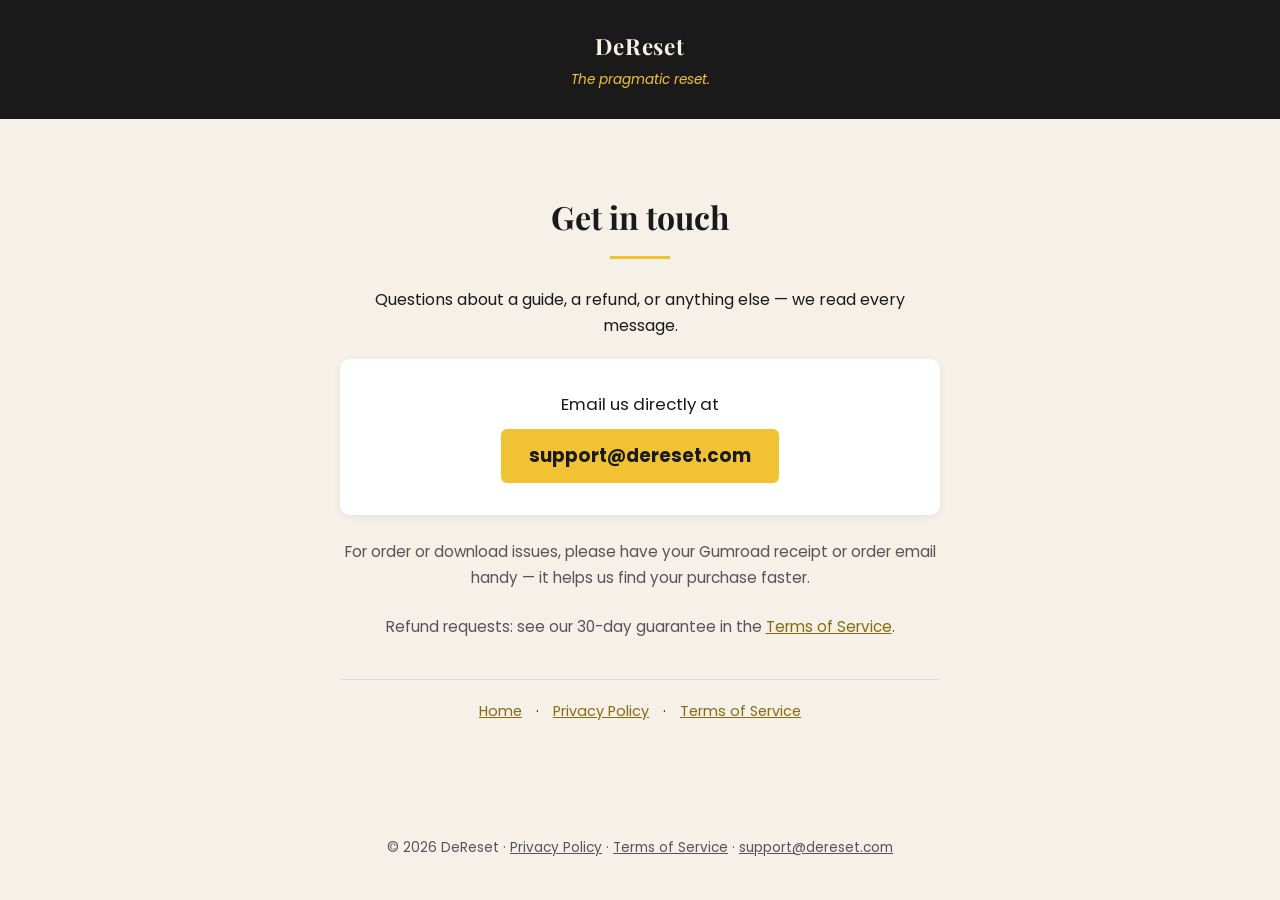
==== contact.html @ ae124287 "Add files via upload" ====
<!DOCTYPE html>
<html lang="en">
<head>
<meta charset="UTF-8">
<meta name="viewport" content="width=device-width, initial-scale=1.0">
<title>Contact — DeReset</title>
<link rel="preconnect" href="https://fonts.googleapis.com">
<link rel="preconnect" href="https://fonts.gstatic.com" crossorigin>
<link href="https://fonts.googleapis.com/css2?family=Playfair+Display:wght@400;500;600&family=Poppins:wght@400;500;600&display=swap" rel="stylesheet">
<link rel="canonical" href="https://dereset.com/contact">
<style>
  :root {
    --gold: #f0c234;
    --cream: #f5f0e8;
    --charcoal: #1a1a1a;
  }
  * { box-sizing: border-box; }
  body {
    margin: 0;
    background: var(--cream);
    color: var(--charcoal);
    font-family: 'Poppins', Georgia, 'Times New Roman', serif;
    line-height: 1.65;
  }
  header {
    background: var(--charcoal);
    color: var(--cream);
    padding: 28px 20px;
    text-align: center;
  }
  header a {
    color: var(--cream);
    text-decoration: none;
    font-size: 1.4rem;
    letter-spacing: 0.04em;
    font-weight: bold;
  }
  header .tagline {
    color: var(--gold);
    font-size: 0.85rem;
    margin-top: 4px;
    font-style: italic;
  }
  main {
    max-width: 640px;
    margin: 0 auto;
    padding: 50px 20px 90px;
    text-align: center;
  }
  h1 {
    font-size: 2rem;
    margin-bottom: 12px;
  }
  .gold-rule {
    width: 60px;
    height: 3px;
    background: var(--gold);
    margin: 0 auto 28px;
  }
  .contact-card {
    background: #fff;
    border-radius: 10px;
    padding: 32px 28px;
    box-shadow: 0 2px 10px rgba(0,0,0,0.06);
    margin-top: 20px;
  }
  .contact-card a {
    display: inline-block;
    margin-top: 10px;
    font-size: 1.15rem;
    color: var(--charcoal);
    background: var(--gold);
    padding: 12px 28px;
    border-radius: 6px;
    text-decoration: none;
    font-weight: bold;
  }
  .contact-card a:hover { opacity: 0.9; }
  p.note { color: #555; font-size: 0.95rem; margin-top: 24px; }
  footer {
    text-align: center;
    padding: 24px 20px 40px;
    font-size: 0.85rem;
    color: #555;
  }
  footer a { color: #555; }
  .nav-links {
    text-align: center;
    margin-top: 40px;
    padding-top: 20px;
    border-top: 1px solid #ddd;
    font-size: 0.9rem;
  }
  .nav-links a { margin: 0 10px; color: #8a6a10; }
  h1, h2, header a {
    font-family: 'Playfair Display', Georgia, serif;
  }
  .contact-card .lead {
    margin: 0;
    font-size: 1.05rem;
  }
  .inline-link {
    color: #8a6a10;
  }
</style>
</head>
<body>
<header>
  <a href="https://dereset.com">DeReset</a>
  <div class="tagline">The pragmatic reset.</div>
</header>

<main>
  <h1>Get in touch</h1>
  <div class="gold-rule"></div>
  <p>Questions about a guide, a refund, or anything else — we read every message.</p>

  <div class="contact-card">
    <p class="lead">Email us directly at</p>
    <a href="mailto:support@dereset.com">support@dereset.com</a>
  </div>

  <p class="note">For order or download issues, please have your Gumroad receipt or order email handy — it helps us find your purchase faster.</p>
  <p class="note">Refund requests: see our 30-day guarantee in the <a href="/terms" class="inline-link">Terms of Service</a>.</p>

  <div class="nav-links">
    <a href="/">Home</a> · <a href="/privacy">Privacy Policy</a> · <a href="/terms">Terms of Service</a>
  </div>
</main>

<footer>
  © 2026 DeReset · <a href="/privacy">Privacy Policy</a> · <a href="/terms">Terms of Service</a> · <a href="mailto:support@dereset.com">support@dereset.com</a>
</footer>
</body>
</html>
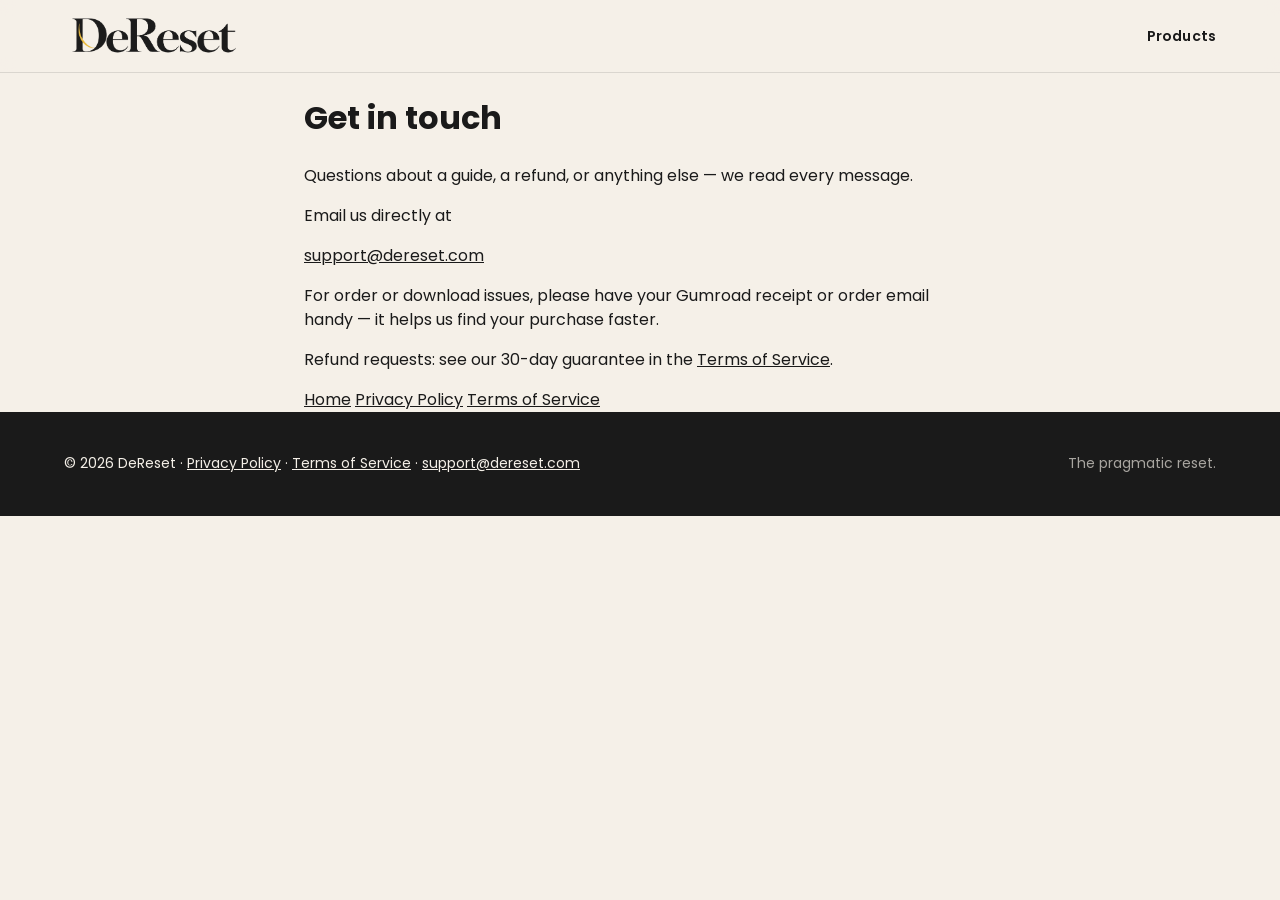
==== commit 3ac3eec8: "Add files via upload" ====
--- a/contact.html
+++ b/contact.html
@@ -1,135 +1,88 @@
 <!DOCTYPE html>
 <html lang="en">
 <head>
-<meta charset="UTF-8">
-<meta name="viewport" content="width=device-width, initial-scale=1.0">
-<title>Contact — DeReset</title>
-<link rel="preconnect" href="https://fonts.googleapis.com">
-<link rel="preconnect" href="https://fonts.gstatic.com" crossorigin>
-<link href="https://fonts.googleapis.com/css2?family=Playfair+Display:wght@400;500;600&family=Poppins:wght@400;500;600&display=swap" rel="stylesheet">
-<link rel="canonical" href="https://dereset.com/contact">
-<style>
-  :root {
-    --gold: #f0c234;
-    --cream: #f5f0e8;
-    --charcoal: #1a1a1a;
-  }
-  * { box-sizing: border-box; }
-  body {
-    margin: 0;
-    background: var(--cream);
-    color: var(--charcoal);
-    font-family: 'Poppins', Georgia, 'Times New Roman', serif;
-    line-height: 1.65;
-  }
-  header {
-    background: var(--charcoal);
-    color: var(--cream);
-    padding: 28px 20px;
-    text-align: center;
-  }
-  header a {
-    color: var(--cream);
-    text-decoration: none;
-    font-size: 1.4rem;
-    letter-spacing: 0.04em;
-    font-weight: bold;
-  }
-  header .tagline {
-    color: var(--gold);
-    font-size: 0.85rem;
-    margin-top: 4px;
-    font-style: italic;
-  }
-  main {
-    max-width: 640px;
-    margin: 0 auto;
-    padding: 50px 20px 90px;
-    text-align: center;
-  }
-  h1 {
-    font-size: 2rem;
-    margin-bottom: 12px;
-  }
-  .gold-rule {
-    width: 60px;
-    height: 3px;
-    background: var(--gold);
-    margin: 0 auto 28px;
-  }
-  .contact-card {
-    background: #fff;
-    border-radius: 10px;
-    padding: 32px 28px;
-    box-shadow: 0 2px 10px rgba(0,0,0,0.06);
-    margin-top: 20px;
-  }
-  .contact-card a {
-    display: inline-block;
-    margin-top: 10px;
-    font-size: 1.15rem;
-    color: var(--charcoal);
-    background: var(--gold);
-    padding: 12px 28px;
-    border-radius: 6px;
-    text-decoration: none;
-    font-weight: bold;
-  }
-  .contact-card a:hover { opacity: 0.9; }
-  p.note { color: #555; font-size: 0.95rem; margin-top: 24px; }
-  footer {
-    text-align: center;
-    padding: 24px 20px 40px;
-    font-size: 0.85rem;
-    color: #555;
-  }
-  footer a { color: #555; }
-  .nav-links {
-    text-align: center;
-    margin-top: 40px;
-    padding-top: 20px;
-    border-top: 1px solid #ddd;
-    font-size: 0.9rem;
-  }
-  .nav-links a { margin: 0 10px; color: #8a6a10; }
-  h1, h2, header a {
-    font-family: 'Playfair Display', Georgia, serif;
-  }
-  .contact-card .lead {
-    margin: 0;
-    font-size: 1.05rem;
-  }
-  .inline-link {
-    color: #8a6a10;
-  }
-</style>
+  <meta charset="utf-8">
+  <meta name="viewport" content="width=device-width, initial-scale=1">
+
+  <title>Contact — DeReset</title>
+  <meta name="description" content="Get in touch with DeReset — questions, order issues, and refund requests.">
+
+  <link rel="canonical" href="https://dereset.com/contact">
+
+  <!-- Favicon Package A (locked) -->
+  <link rel="icon" type="image/png" sizes="32x32" href="/favicon-32x32.png">
+  <link rel="icon" type="image/png" sizes="16x16" href="/favicon-16x16.png">
+  <link rel="apple-touch-icon" sizes="180x180" href="/apple-touch-icon.png">
+  <link rel="manifest" href="/site.webmanifest">
+  <meta name="theme-color" content="#f5f0e8">
+
+  <!-- Open Graph -->
+  <meta property="og:type" content="website">
+  <meta property="og:url" content="https://dereset.com/contact">
+  <meta property="og:title" content="Contact — DeReset">
+  <meta property="og:description" content="Get in touch with DeReset — questions, order issues, and refund requests.">
+  <meta property="og:site_name" content="DeReset">
+
+  <!-- Twitter -->
+  <meta name="twitter:card" content="summary">
+  <meta name="twitter:title" content="Contact — DeReset">
+  <meta name="twitter:description" content="Get in touch with DeReset — questions, order issues, and refund requests.">
+
+  <!-- Fonts: CDN for v1. Loading method remains TODO in design system. -->
+  <link rel="preconnect" href="https://fonts.googleapis.com">
+  <link rel="preconnect" href="https://fonts.gstatic.com" crossorigin>
+  <link href="https://fonts.googleapis.com/css2?family=Playfair+Display:wght@400;500;600&family=Poppins:wght@400;500;600&display=swap" rel="stylesheet">
+
+  <link rel="stylesheet" href="/styles/dereset-tokens.css">
+  <link rel="stylesheet" href="/styles/site.css">
+  <link rel="stylesheet" href="/styles/legal.css">
 </head>
 <body>
-<header>
-  <a href="https://dereset.com">DeReset</a>
-  <div class="tagline">The pragmatic reset.</div>
-</header>
+  <a class="skip-link" href="#main">Skip to content</a>
 
-<main>
-  <h1>Get in touch</h1>
-  <div class="gold-rule"></div>
-  <p>Questions about a guide, a refund, or anything else — we read every message.</p>
+  <header class="site-header">
+    <div class="container header-inner">
+      <a class="brand" href="/" aria-label="DeReset home">
+        <img
+          src="/assets/dereset-wordmark-dark.png"
+          alt="DeReset"
+          width="220"
+          height="73"
+        >
+      </a>
+      <nav aria-label="Primary navigation">
+        <a class="nav-link" href="/#products">Products</a>
+      </nav>
+    </div>
+  </header>
 
-  <div class="contact-card">
-    <p class="lead">Email us directly at</p>
-    <a href="mailto:support@dereset.com">support@dereset.com</a>
-  </div>
+  <main id="main" class="legal-main">
+    <div class="container narrow contact-hero">
+      <h1 class="legal-title">Get in touch</h1>
+      <div class="gold-rule"></div>
+      <p>Questions about a guide, a refund, or anything else — we read every message.</p>
 
-  <p class="note">For order or download issues, please have your Gumroad receipt or order email handy — it helps us find your purchase faster.</p>
-  <p class="note">Refund requests: see our 30-day guarantee in the <a href="/terms" class="inline-link">Terms of Service</a>.</p>
+      <div class="contact-card">
+        <p class="lead">Email us directly at</p>
+        <a class="email-button" href="mailto:support@dereset.com">support@dereset.com</a>
+      </div>
 
-  <div class="nav-links">
-    <a href="/">Home</a> · <a href="/privacy">Privacy Policy</a> · <a href="/terms">Terms of Service</a>
-  </div>
-</main>
+      <p class="contact-note">For order or download issues, please have your Gumroad receipt or order email handy — it helps us find your purchase faster.</p>
+      <p class="contact-note">Refund requests: see our 30-day guarantee in the <a class="inline-link" href="/terms">Terms of Service</a>.</p>
 
-<footer>
-  © 2026 DeReset · <a href="/privacy">Privacy Policy</a> · <a href="/terms">Terms of Service</a> · <a href="mailto:support@dereset.com">support@dereset.com</a>
-</footer>
+      <div class="legal-nav legal-nav-center">
+        <a href="/">Home</a>
+        <a href="/privacy">Privacy Policy</a>
+        <a href="/terms">Terms of Service</a>
+      </div>
+    </div>
+  </main>
+
+  <footer class="site-footer">
+    <div class="container footer-inner">
+      <p>&copy; 2026 DeReset &middot; <a href="/privacy">Privacy Policy</a> &middot; <a href="/terms">Terms of Service</a> &middot; <a href="mailto:support@dereset.com">support@dereset.com</a></p>
+      <p class="footer-note">The pragmatic reset.</p>
+    </div>
+  </footer>
 </body>
 </html>
--- a/styles/dereset-tokens.css
+++ b/styles/dereset-tokens.css
@@ -0,0 +1,126 @@
+/**
+ * DeReset Design Tokens
+ * Canonical shared token layer for the brand hub and product sites.
+ * Source of truth for values: 04-Design-System-and-Brand-Assets.md
+ * Do not redefine brand constants. Only add implementation tokens here.
+ */
+
+:root {
+  /* =========================================================
+     COLOR — Inherited brand constants (do not change)
+     ========================================================= */
+  --color-gold: #f0c234;
+  --color-cream: #f5f0e8;
+  --color-charcoal: #1a1a1a;
+
+  /* Semantic color roles */
+  --color-bg: var(--color-cream);
+  --color-bg-dark: var(--color-charcoal);
+  --color-text: var(--color-charcoal);
+  --color-text-on-dark: var(--color-cream);
+  --color-accent: var(--color-gold);
+  --color-border: rgba(26, 26, 26, 0.12);
+  --color-border-strong: rgba(26, 26, 26, 0.22);
+
+  /* =========================================================
+     TYPOGRAPHY
+     ========================================================= */
+  --font-display: "Playfair Display", Georgia, "Times New Roman", serif;
+  --font-body: "Poppins", system-ui, -apple-system, "Segoe UI", Roboto, sans-serif;
+
+  /* Weights (to be loaded) */
+  --font-weight-regular: 400;
+  --font-weight-medium: 500;
+  --font-weight-semibold: 600;
+  --font-weight-bold: 700;
+
+  /* Type scale (mobile-first) */
+  --text-xs: 0.75rem;     /* 12px */
+  --text-sm: 0.875rem;    /* 14px */
+  --text-base: 1rem;      /* 16px */
+  --text-lg: 1.125rem;    /* 18px */
+  --text-xl: 1.25rem;     /* 20px */
+  --text-2xl: 1.5rem;     /* 24px */
+  --text-3xl: 1.875rem;   /* 30px */
+  --text-4xl: 2.25rem;    /* 36px */
+  --text-5xl: 3rem;       /* 48px */
+
+  --leading-tight: 1.2;
+  --leading-snug: 1.35;
+  --leading-normal: 1.5;
+  --leading-relaxed: 1.65;
+
+  /* =========================================================
+     SPACING
+     ========================================================= */
+  --space-1: 0.25rem;   /* 4px */
+  --space-2: 0.5rem;    /* 8px */
+  --space-3: 0.75rem;   /* 12px */
+  --space-4: 1rem;      /* 16px */
+  --space-5: 1.25rem;   /* 20px */
+  --space-6: 1.5rem;    /* 24px */
+  --space-8: 2rem;      /* 32px */
+  --space-10: 2.5rem;   /* 40px */
+  --space-12: 3rem;     /* 48px */
+  --space-16: 4rem;     /* 64px */
+  --space-20: 5rem;     /* 80px */
+  --space-24: 6rem;     /* 96px */
+
+  /* =========================================================
+     LAYOUT
+     ========================================================= */
+  --content-max: 72rem;          /* 1152px */
+  --content-narrow: 42rem;       /* ~672px for text blocks */
+  --header-height: 4.5rem;       /* 72px */
+
+  /* =========================================================
+     RADIUS & BORDER
+     ========================================================= */
+  --radius-sm: 0.25rem;   /* 4px */
+  --radius-md: 0.5rem;    /* 8px */
+  --radius-lg: 0.75rem;   /* 12px */
+  --radius-full: 9999px;
+
+  --border-width: 1px;
+
+  /* =========================================================
+     SHADOWS (minimal — pragmatic)
+     ========================================================= */
+  --shadow-sm: 0 1px 2px rgba(26, 26, 26, 0.06);
+  --shadow-md: 0 4px 12px rgba(26, 26, 26, 0.08);
+
+  /* =========================================================
+     FOCUS
+     ========================================================= */
+  --focus-ring-color: var(--color-gold);
+  --focus-ring-width: 2px;
+  --focus-ring-offset: 2px;
+
+  /* =========================================================
+     TRANSITION
+     ========================================================= */
+  --transition-fast: 150ms ease;
+  --transition-base: 200ms ease;
+
+  /* =========================================================
+     BREAKPOINTS (reference only — use in media queries)
+     ========================================================= */
+  /* --bp-sm: 640px; */
+  /* --bp-md: 768px; */
+  /* --bp-lg: 1024px; */
+  /* --bp-xl: 1280px; */
+}
+
+/* Utility: visible focus for keyboard users */
+:focus-visible {
+  outline: var(--focus-ring-width) solid var(--focus-ring-color);
+  outline-offset: var(--focus-ring-offset);
+}
+
+/* Reduced motion preference */
+@media (prefers-reduced-motion: reduce) {
+  :root {
+    --transition-fast: 0ms;
+    --transition-base: 0ms;
+  }
+}
--- a/styles/site.css
+++ b/styles/site.css
@@ -0,0 +1,358 @@
+/**
+ * DeReset Brand Hub — merged Step 4.4 styles
+ * Tokens: /styles/dereset-tokens.css
+ *
+ * Design intent:
+ * - Charcoal hero for presence (uploaded package strength)
+ * - Cream body + light wordmark in header (correct contrast)
+ * - Editorial type scale with clamp()
+ * - Structural product cards only — no invented claims
+ */
+
+*,
+*::before,
+*::after {
+  box-sizing: border-box;
+}
+
+html {
+  scroll-behavior: smooth;
+}
+
+body {
+  margin: 0;
+  background: var(--color-bg);
+  color: var(--color-text);
+  font-family: var(--font-body);
+  font-size: var(--text-base);
+  line-height: var(--leading-normal);
+  text-rendering: optimizeLegibility;
+  -webkit-font-smoothing: antialiased;
+}
+
+img {
+  max-width: 100%;
+  height: auto;
+  display: block;
+}
+
+a {
+  color: inherit;
+}
+
+/* ---------- Accessibility ---------- */
+.skip-link {
+  position: fixed;
+  left: var(--space-4);
+  top: var(--space-4);
+  z-index: 200;
+  padding: var(--space-3) var(--space-4);
+  background: var(--color-charcoal);
+  color: var(--color-cream);
+  text-decoration: none;
+  font-size: var(--text-sm);
+  font-weight: var(--font-weight-medium);
+  border-radius: var(--radius-sm);
+  transform: translateY(-200%);
+  transition: transform var(--transition-fast);
+}
+
+.skip-link:focus {
+  transform: translateY(0);
+}
+
+:focus-visible {
+  outline: var(--focus-ring-width) solid var(--focus-ring-color);
+  outline-offset: var(--focus-ring-offset);
+}
+
+/* ---------- Layout ---------- */
+.container {
+  width: min(calc(100% - 2rem), var(--content-max));
+  margin-inline: auto;
+}
+
+.narrow {
+  width: min(calc(100% - 2rem), var(--content-narrow));
+  margin-inline: auto;
+}
+
+/* ---------- Header (cream / light wordmark) ---------- */
+.site-header {
+  position: sticky;
+  top: 0;
+  z-index: 100;
+  min-height: var(--header-height);
+  border-bottom: var(--border-width) solid var(--color-border);
+  background: rgba(245, 240, 232, 0.94);
+  backdrop-filter: blur(8px);
+}
+
+.header-inner {
+  min-height: var(--header-height);
+  display: flex;
+  align-items: center;
+  justify-content: space-between;
+  gap: var(--space-6);
+}
+
+.brand {
+  display: inline-flex;
+  align-items: center;
+  text-decoration: none;
+}
+
+.brand img {
+  width: 156px;
+  height: auto;
+}
+
+@media (min-width: 768px) {
+  .brand img {
+    width: 180px;
+  }
+}
+
+.nav-link {
+  font-size: var(--text-sm);
+  font-weight: var(--font-weight-semibold);
+  text-decoration: none;
+  letter-spacing: 0.01em;
+}
+
+.nav-link:hover {
+  color: var(--color-accent);
+}
+
+/* ---------- Hero (photo background + dark overlay for text) ---------- */
+.hero {
+  position: relative;
+  isolation: isolate;
+  padding-block: clamp(5rem, 12vw, 9rem);
+  color: var(--color-text-on-dark);
+  background-color: var(--color-charcoal);
+  background-image: url("/assets/hero-background.png");
+  background-size: cover;
+  background-position: center right;
+  background-repeat: no-repeat;
+}
+
+.hero::before {
+  content: "";
+  position: absolute;
+  inset: 0;
+  z-index: -1;
+  background: linear-gradient(
+    105deg,
+    rgba(26, 26, 26, 0.88) 0%,
+    rgba(26, 26, 26, 0.72) 42%,
+    rgba(26, 26, 26, 0.45) 100%
+  );
+}
+
+.hero-inner {
+  position: relative;
+  max-width: 60rem;
+}
+
+.eyebrow,
+.section-label {
+  margin: 0 0 var(--space-4);
+  font-size: var(--text-xs);
+  font-weight: var(--font-weight-semibold);
+  letter-spacing: 0.12em;
+  text-transform: uppercase;
+}
+
+.eyebrow {
+  color: var(--color-gold);
+}
+
+.hero h1,
+.section h2,
+.product-card h3 {
+  font-family: var(--font-display);
+  font-weight: var(--font-weight-semibold);
+  line-height: var(--leading-tight);
+}
+
+.hero h1 {
+  max-width: 12ch;
+  margin: 0;
+  font-size: clamp(3rem, 9vw, 6.5rem);
+  letter-spacing: -0.035em;
+}
+
+.hero-copy {
+  max-width: 40rem;
+  margin: var(--space-8) 0 0;
+  font-size: clamp(var(--text-lg), 2.5vw, var(--text-2xl));
+  line-height: var(--leading-snug);
+  opacity: 0.92;
+}
+
+.button {
+  display: inline-flex;
+  align-items: center;
+  justify-content: center;
+  margin-top: var(--space-10);
+  padding: 0.9rem 1.4rem;
+  background: var(--color-gold);
+  color: var(--color-charcoal);
+  font-size: var(--text-sm);
+  font-weight: var(--font-weight-semibold);
+  text-decoration: none;
+  border-radius: var(--radius-full);
+  transition: transform var(--transition-fast), background-color var(--transition-fast);
+}
+
+.button:hover {
+  transform: translateY(-1px);
+  background: #f3cb4a;
+}
+
+/* ---------- Story ---------- */
+.section {
+  padding-block: clamp(4rem, 9vw, 7rem);
+}
+
+.story {
+  background: var(--color-bg);
+}
+
+.section-label {
+  color: var(--color-text);
+  opacity: 0.62;
+}
+
+.section h2 {
+  margin: 0;
+  font-size: clamp(2.25rem, 5vw, 3.5rem);
+  letter-spacing: -0.025em;
+}
+
+.story p:last-child {
+  margin: var(--space-8) 0 0;
+  font-size: clamp(var(--text-lg), 2.2vw, var(--text-xl));
+  line-height: var(--leading-relaxed);
+}
+
+/* ---------- Products ---------- */
+.products {
+  border-top: var(--border-width) solid var(--color-border);
+}
+
+.section-heading {
+  display: flex;
+  align-items: end;
+  justify-content: space-between;
+  gap: var(--space-8);
+  margin-bottom: var(--space-12);
+}
+
+.section-intro {
+  max-width: 28rem;
+  margin: 0;
+  opacity: 0.7;
+}
+
+.product-grid {
+  display: grid;
+  grid-template-columns: repeat(2, minmax(0, 1fr));
+  gap: var(--space-4);
+}
+
+.product-card {
+  min-height: 13rem;
+  padding: var(--space-8);
+  border: var(--border-width) solid var(--color-border-strong);
+  border-radius: var(--radius-lg);
+  background: rgba(255, 255, 255, 0.35);
+  box-shadow: var(--shadow-sm);
+  display: flex;
+  flex-direction: column;
+  justify-content: space-between;
+}
+
+.product-card:last-child {
+  grid-column: 1 / -1;
+  max-width: calc(50% - var(--space-2));
+}
+
+.product-number {
+  font-size: var(--text-xs);
+  font-weight: var(--font-weight-semibold);
+  letter-spacing: 0.08em;
+  opacity: 0.55;
+}
+
+.product-card h3 {
+  max-width: 18ch;
+  margin: var(--space-6) 0 0;
+  font-size: clamp(1.5rem, 2.8vw, 2.1rem);
+}
+
+.product-status {
+  margin: var(--space-6) 0 0;
+  font-size: var(--text-sm);
+  font-weight: var(--font-weight-semibold);
+  opacity: 0.6;
+}
+
+/* ---------- Footer (dark, simple — no fake legal links) ---------- */
+.site-footer {
+  background: var(--color-charcoal);
+  color: var(--color-text-on-dark);
+}
+
+.footer-inner {
+  min-height: 6.5rem;
+  display: flex;
+  align-items: center;
+  justify-content: space-between;
+  gap: var(--space-6);
+  font-size: var(--text-sm);
+}
+
+.footer-inner p {
+  margin: 0;
+}
+
+.footer-note {
+  opacity: 0.65;
+}
+
+/* ---------- Responsive ---------- */
+@media (max-width: 48rem) {
+  .section-heading {
+    align-items: start;
+    flex-direction: column;
+  }
+
+  .product-grid {
+    grid-template-columns: 1fr;
+  }
+
+  .product-card:last-child {
+    grid-column: auto;
+    max-width: none;
+  }
+
+  .footer-inner {
+    align-items: start;
+    flex-direction: column;
+    justify-content: center;
+    padding-block: var(--space-8);
+  }
+}
+
+@media (prefers-reduced-motion: reduce) {
+  html {
+    scroll-behavior: auto;
+  }
+
+  .button,
+  .skip-link {
+    transition: none;
+  }
+}
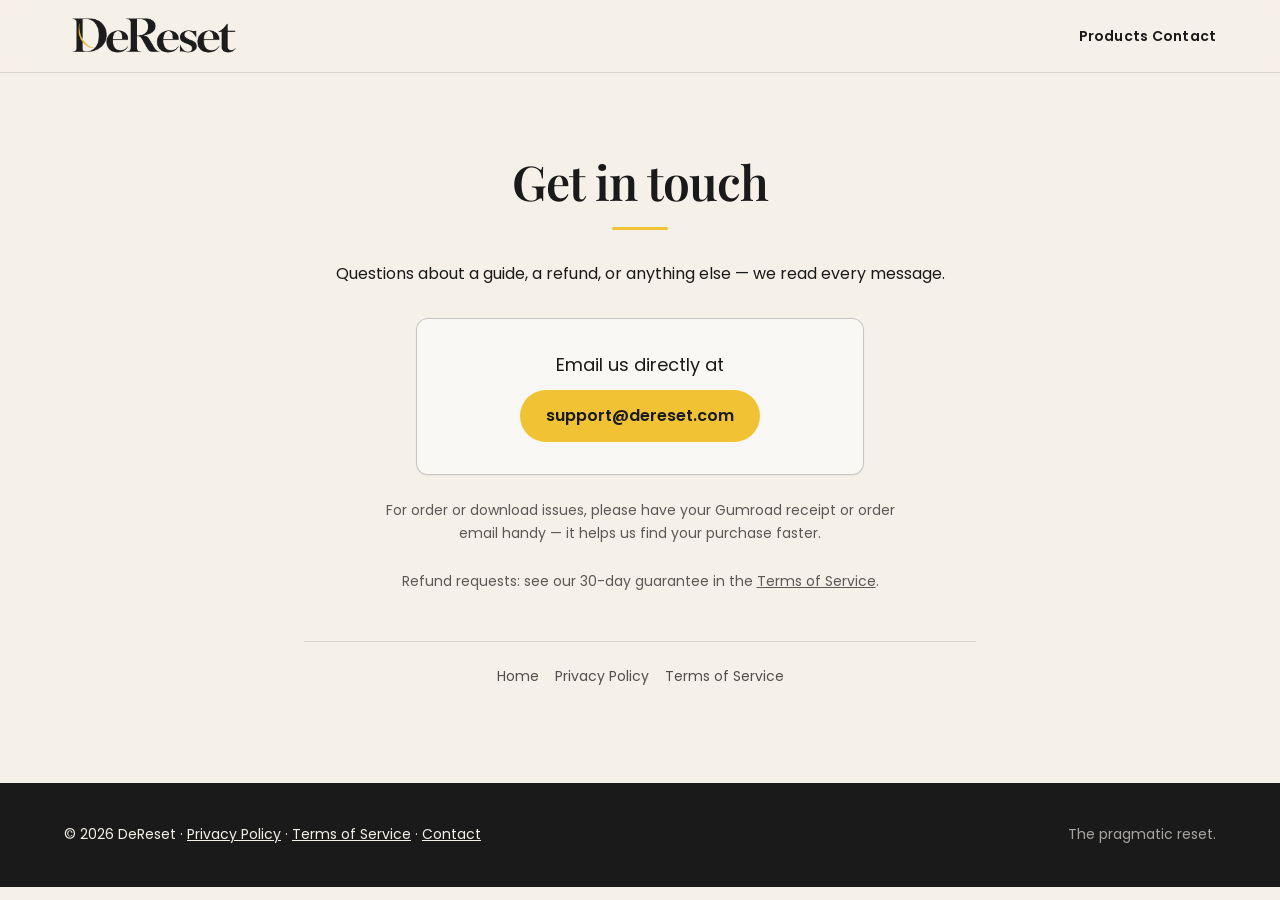
==== commit 0299b0ba: "Add files via upload" ====
--- a/contact.html
+++ b/contact.html
@@ -52,6 +52,7 @@
       </a>
       <nav aria-label="Primary navigation">
         <a class="nav-link" href="/#products">Products</a>
+        <a class="nav-link" href="/contact">Contact</a>
       </nav>
     </div>
   </header>
@@ -80,7 +81,7 @@
 
   <footer class="site-footer">
     <div class="container footer-inner">
-      <p>&copy; 2026 DeReset &middot; <a href="/privacy">Privacy Policy</a> &middot; <a href="/terms">Terms of Service</a> &middot; <a href="mailto:support@dereset.com">support@dereset.com</a></p>
+      <p>&copy; 2026 DeReset &middot; <a href="/privacy">Privacy Policy</a> &middot; <a href="/terms">Terms of Service</a> &middot; <a href="/contact">Contact</a></p>
       <p class="footer-note">The pragmatic reset.</p>
     </div>
   </footer>
--- a/styles/legal.css
+++ b/styles/legal.css
@@ -0,0 +1,159 @@
+/**
+ * DeReset — Legal page styles (Privacy / Terms / Contact)
+ * External stylesheet so these pages render under the site's CSP
+ * (style-src 'self', no 'unsafe-inline' — see Decision 006 / 007).
+ * Reuses tokens from dereset-tokens.css and layout primitives from site.css
+ * (.container, .narrow, .site-header, .site-footer) rather than redefining them.
+ */
+
+.legal-main {
+  padding-block: clamp(3rem, 7vw, 5rem) clamp(4rem, 8vw, 6rem);
+}
+
+.legal-title {
+  margin: 0 0 var(--space-2);
+  font-family: var(--font-display);
+  font-weight: var(--font-weight-semibold);
+  font-size: clamp(var(--text-4xl), 6vw, var(--text-5xl));
+  letter-spacing: -0.02em;
+  line-height: var(--leading-tight);
+}
+
+.legal-effective-date {
+  margin: 0 0 var(--space-10);
+  color: var(--color-text);
+  opacity: 0.6;
+  font-size: var(--text-sm);
+}
+
+.legal-body h2 {
+  margin: var(--space-10) 0 var(--space-3);
+  font-family: var(--font-display);
+  font-weight: var(--font-weight-semibold);
+  font-size: var(--text-2xl);
+  line-height: var(--leading-snug);
+}
+
+.legal-body p {
+  margin: 0 0 var(--space-5);
+  line-height: var(--leading-relaxed);
+}
+
+.legal-body ul {
+  margin: 0 0 var(--space-5);
+  padding-left: 1.4rem;
+}
+
+.legal-body li {
+  margin-bottom: var(--space-2);
+  line-height: var(--leading-relaxed);
+}
+
+.legal-body a {
+  color: var(--color-charcoal);
+  text-decoration: underline;
+  text-decoration-color: var(--color-border-strong);
+  text-underline-offset: 2px;
+}
+
+.legal-body a:hover {
+  text-decoration-color: var(--color-accent);
+}
+
+.legal-body strong {
+  font-weight: var(--font-weight-semibold);
+}
+
+.legal-nav {
+  margin-top: var(--space-12);
+  padding-top: var(--space-6);
+  border-top: var(--border-width) solid var(--color-border);
+  font-size: var(--text-sm);
+  display: flex;
+  gap: var(--space-4);
+  flex-wrap: wrap;
+}
+
+.legal-nav-center {
+  justify-content: center;
+}
+
+.legal-nav a {
+  color: var(--color-text);
+  opacity: 0.75;
+  text-decoration: none;
+}
+
+.legal-nav a:hover {
+  opacity: 1;
+  color: var(--color-accent);
+}
+
+/* ---------- Contact page ---------- */
+.contact-hero {
+  text-align: center;
+}
+
+.gold-rule {
+  width: 56px;
+  height: 3px;
+  background: var(--color-gold);
+  margin: var(--space-4) auto var(--space-8);
+  border-radius: var(--radius-full);
+}
+
+.contact-card {
+  max-width: 28rem;
+  margin: var(--space-8) auto 0;
+  padding: var(--space-8);
+  border: var(--border-width) solid var(--color-border-strong);
+  border-radius: var(--radius-lg);
+  background: rgba(255, 255, 255, 0.5);
+  box-shadow: var(--shadow-sm);
+  text-align: center;
+}
+
+.contact-card .lead {
+  margin: 0 0 var(--space-3);
+  font-size: var(--text-lg);
+}
+
+.contact-card .email-button {
+  display: inline-flex;
+  align-items: center;
+  justify-content: center;
+  padding: 0.9rem 1.6rem;
+  background: var(--color-gold);
+  color: var(--color-charcoal);
+  font-size: var(--text-base);
+  font-weight: var(--font-weight-semibold);
+  text-decoration: none;
+  border-radius: var(--radius-full);
+  transition: transform var(--transition-fast), background-color var(--transition-fast);
+}
+
+.contact-card .email-button:hover {
+  transform: translateY(-1px);
+  background: #f3cb4a;
+}
+
+.contact-note {
+  max-width: 32rem;
+  margin: var(--space-6) auto 0;
+  color: var(--color-text);
+  opacity: 0.7;
+  font-size: var(--text-sm);
+  line-height: var(--leading-relaxed);
+  text-align: center;
+}
+
+.contact-note .inline-link {
+  opacity: 1;
+}
+
+@media (max-width: 48rem) {
+  .legal-nav {
+    flex-direction: column;
+    gap: var(--space-2);
+  }
+}
